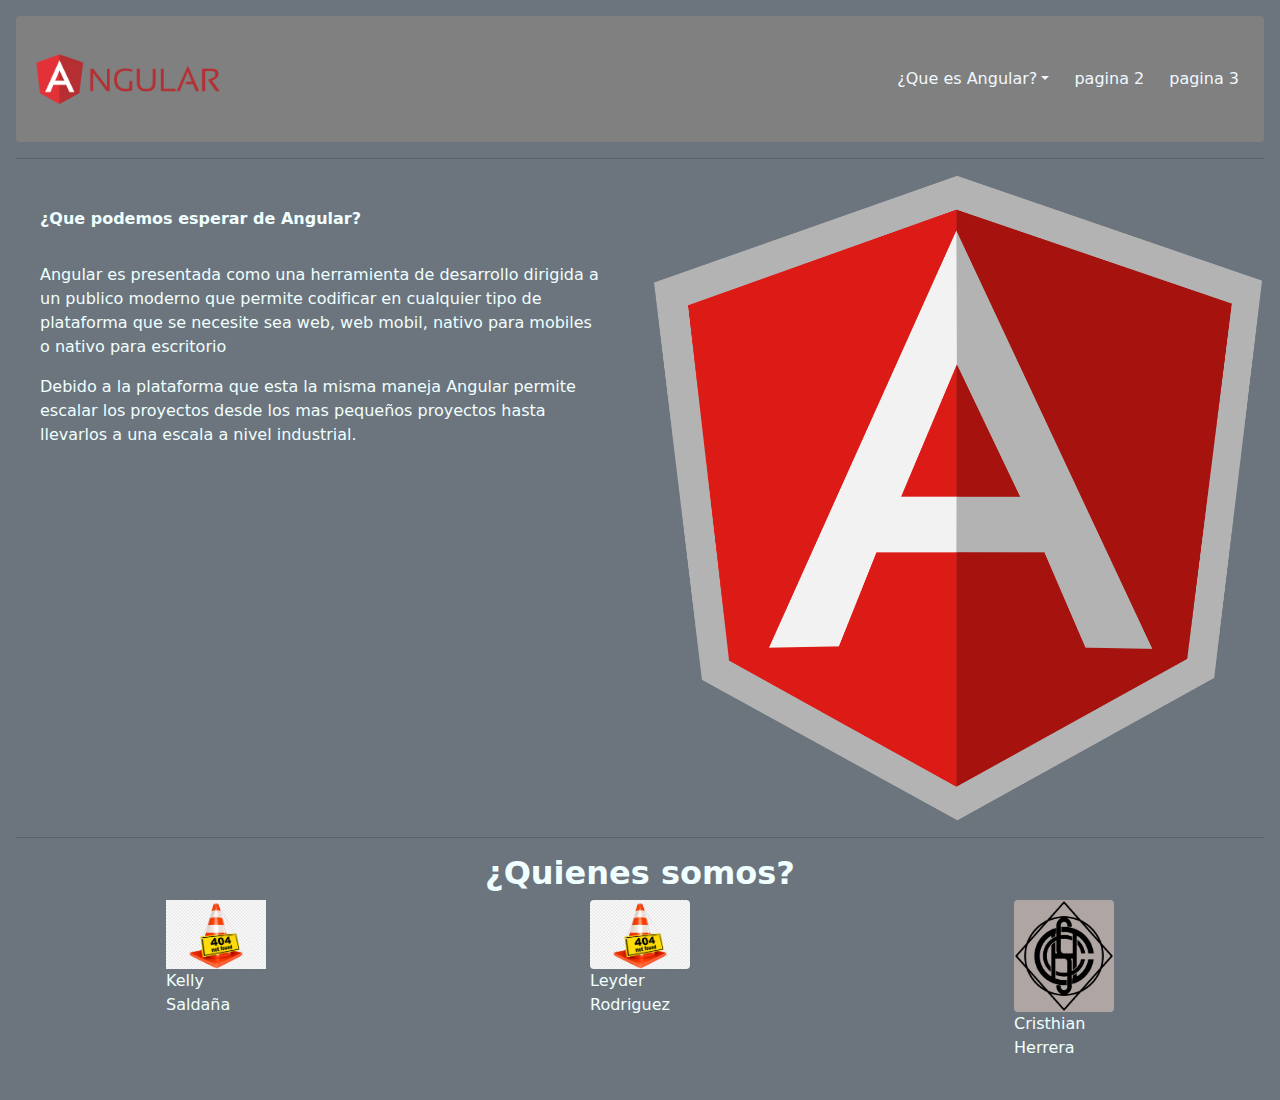
==== index.html @ e2568348 "Cambio de nombre" ====
<!DOCTYPE html>
<html lang="es">
<head>
    <link rel="stylesheet" href="css/bootstrap.min.css">
    <link rel="stylesheet" href="css/estilos.css">
    <meta charset="UTF-8">
    <meta http-equiv="X-UA-Compatible" content="IE=edge">
    <meta name="viewport" content="width=device-width, initial-scale=1.0">
    <title>Todo sobre Angular</title>
</head>
<body class="p-3 mb-2 bg-secondary ">

    <!-- Barra de navegacion -->
       <nav class="navbar navbar-dark rounded" style="background-color: grey; text-emphasis-color: white;" >
        <div class="container-fluid">
          <a class="navbar-brand " href="inicio.html">
            <img src="css/angubar.png" alt="" width="200" height="100">
          </a>
          <div class="btn-group" role="group" aria-label="Basic example">
            <button type="button" class="btn dropdown-toggle" data-bs-toggle="dropdown" data-bs-display="static" aria-expanded="false" >¿Que es Angular?</button>
            <div class="dropdown-menu p-4 text-muted" style="max-width: 300px;">
              <p>
                Es un framework de codigo abierto creado por Google el 15 de septiembre del 2016, que se utiliza para mantener aplicaciones web de una sola pagina.
              </p>
              <p class="mb-0">
                Un framework es un entorno de trabajo o marco de trabajo estandarizado de conceptos, practicas y criterios.
              </p>
            </div>
            
            <a type="button" class="btn" href="pagina2.html">pagina 2</a>
            <a type="button" class="btn" href="pagina3.html">pagina 3</a>
          </div>
        </div>
      </nav>
      <hr>
    <!-- Fin de barra de navegacion -->

    <!-- Inicio del cuerpo de la pagina -->
    <div class="row">
      <div class="col">
        <div class="container text-wrap">
          <div class="p-3"></div>
          <p class="negrilla">¿Que podemos esperar de Angular?</p>
          <div class="p-2"></div>
          <p class="somos">Angular es presentada como una herramienta de desarrollo dirigida a un publico moderno que permite codificar en cualquier tipo de plataforma que se necesite sea web, web mobil, nativo para mobiles o nativo para escritorio</p>
          <p class="somos">Debido a la plataforma que esta la misma maneja Angular permite escalar los proyectos desde los mas pequeños proyectos hasta llevarlos a una escala a nivel industrial.</p>
        </div>
      </div>
      <div class="col">
        <img class="rounded img-fluid" src="css/angular logo.png" alt="logoangular">
      </div>
    </div>
    <div class="row">
      <div class="col">
<!-- esta parte inferior tendra un carrusel con imagenes mostrando parte de codigo hecho en angular y tendrá texto explicando lo genial que es usar angular -->
      </div>
    </div>

    <!-- Fin del cuerpo de la pagina -->

     <!-- Pie de pagina -->
     <hr>
     <p class="negrilla text-center h2">¿Quienes somos?</p>
     <div class="row">
       <div class="col">
         <div class="col w-25 mx-auto">
           <img class="img-fluid" src="css/who.png" alt="chlogo">
           <p class="somos">Kelly Saldaña</p>
         </div>
       </div>
       <div class="col">
        <div class="col w-25 mx-auto">
          <img class="img-fluid rounded" src="css/who.png" alt="chlogo">
          <p class="somos">Leyder Rodriguez</p>
        </div>
      </div>
      <div class="col">
        <div class="col w-25 mx-auto">
          <img class="img-fluid rounded" src="css/chmonogram.jpg" alt="chlogo">
          <p class="somos">Cristhian Herrera</p>
        </div>
      </div>
     </div>
     <!-- Fin de pie de pagina -->

    <script src="js/bootstrap.min.js"></script>
</body>
</html>
---- css/estilos.css ----
.btn{
    color:aliceblue
}

.somos{
    color: azure
}

.negrilla{
    font-weight: bold;
    color: azure;
}
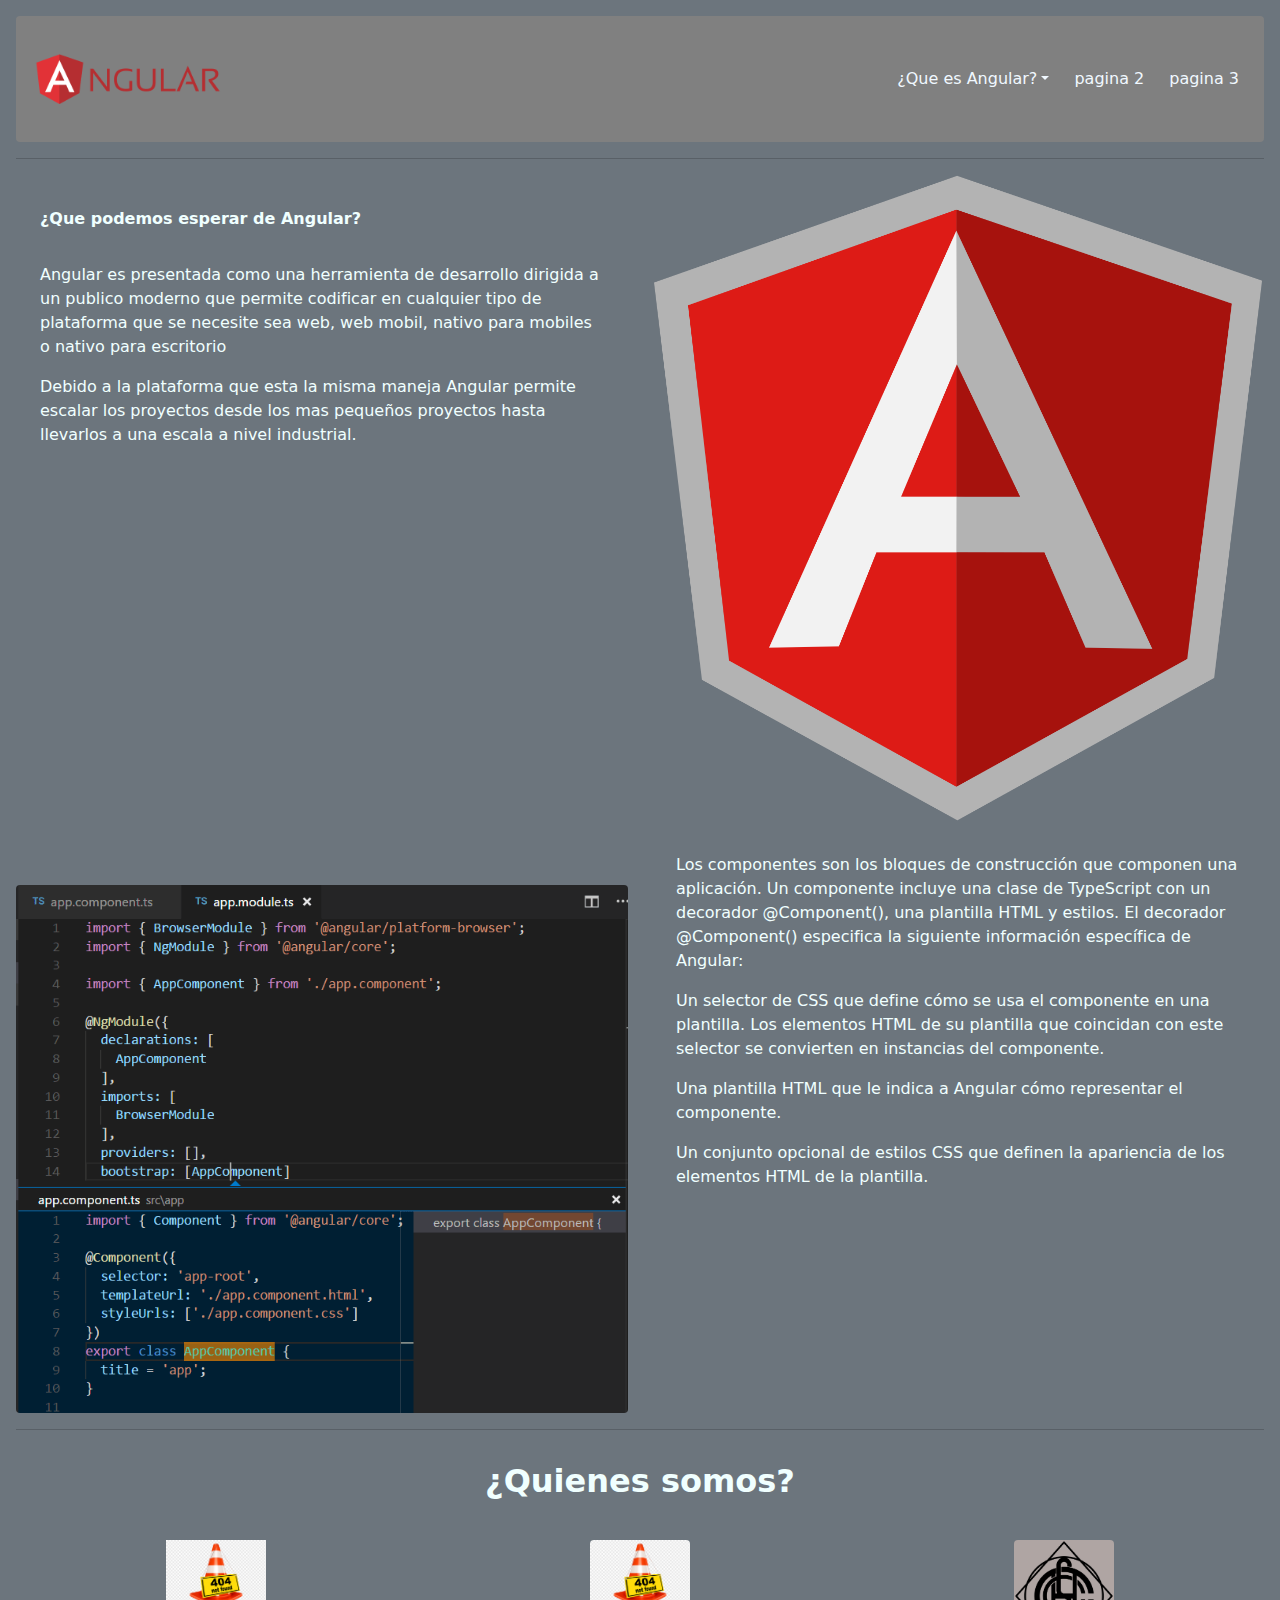
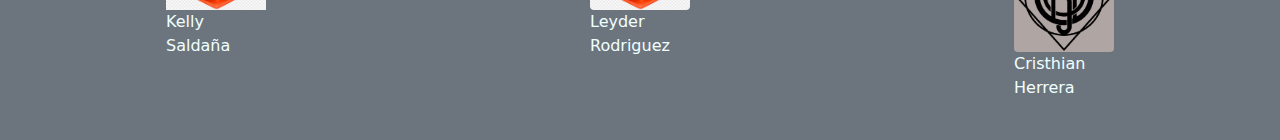
==== commit 0ff8771a: "avance de primera pagina" ====
--- a/index.html
+++ b/index.html
@@ -13,7 +13,7 @@
     <!-- Barra de navegacion -->
        <nav class="navbar navbar-dark rounded" style="background-color: grey; text-emphasis-color: white;" >
         <div class="container-fluid">
-          <a class="navbar-brand " href="inicio.html">
+          <a class="navbar-brand " href="index.html">
             <img src="css/angubar.png" alt="" width="200" height="100">
           </a>
           <div class="btn-group" role="group" aria-label="Basic example">
@@ -38,7 +38,7 @@
     <!-- Inicio del cuerpo de la pagina -->
     <div class="row">
       <div class="col">
-        <div class="container text-wrap">
+        <div class="container">
           <div class="p-3"></div>
           <p class="negrilla">¿Que podemos esperar de Angular?</p>
           <div class="p-2"></div>
@@ -50,9 +50,19 @@
         <img class="rounded img-fluid" src="css/angular logo.png" alt="logoangular">
       </div>
     </div>
+    <div class="p-3"></div>
     <div class="row">
       <div class="col">
-<!-- esta parte inferior tendra un carrusel con imagenes mostrando parte de codigo hecho en angular y tendrá texto explicando lo genial que es usar angular -->
+        <div class="p-3"></div>
+        <img class="rounded img-fluid" src="css/codi1.png" alt="codigo1">
+      </div>
+      <div class="col">
+        <div class="container">
+          <p class="somos">Los componentes son los bloques de construcción que componen una aplicación. Un componente incluye una clase de TypeScript con un decorador @Component(), una plantilla HTML y estilos. El decorador @Component() especifica la siguiente información específica de Angular:</p>
+          <p class="somos"> Un selector de CSS que define cómo se usa el componente en una plantilla. Los elementos HTML de su plantilla que coincidan con este selector se convierten en instancias del componente.</p>
+          <p class="somos">Una plantilla HTML que le indica a Angular cómo representar el componente.</p>
+          <p class="somos">Un conjunto opcional de estilos CSS que definen la apariencia de los elementos HTML de la plantilla.</p>
+        </div>
       </div>
     </div>
 
@@ -60,7 +70,9 @@
 
      <!-- Pie de pagina -->
      <hr>
+     <div class="p-2"></div>
      <p class="negrilla text-center h2">¿Quienes somos?</p>
+     <div class="p-3"></div>
      <div class="row">
        <div class="col">
          <div class="col w-25 mx-auto">
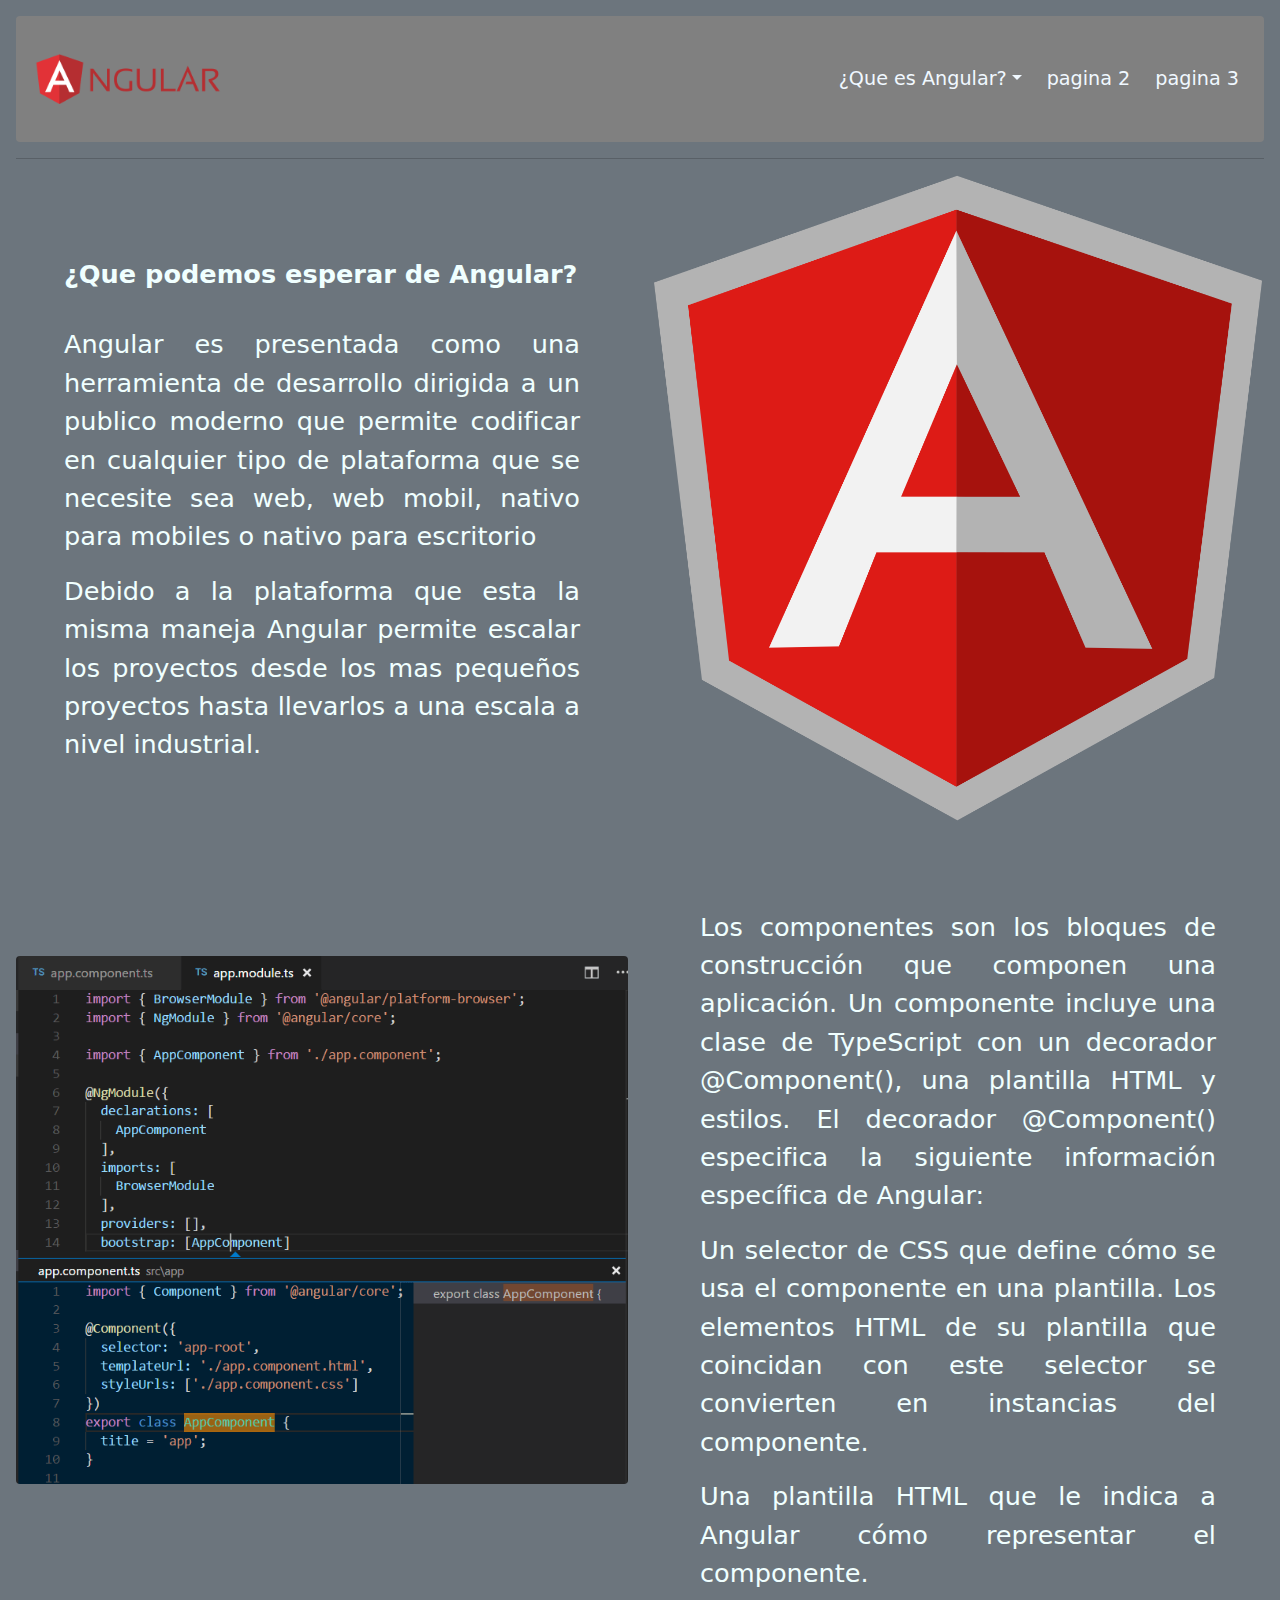
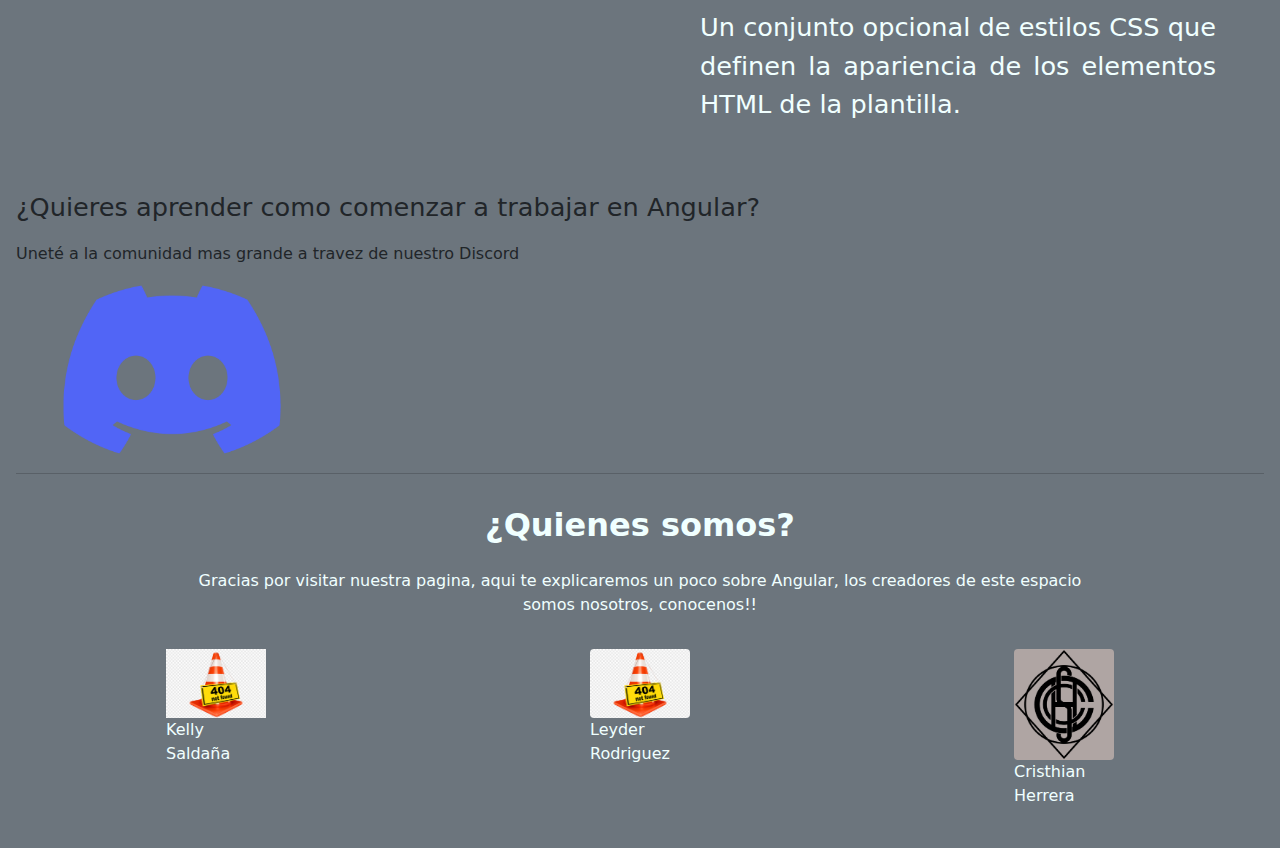
==== commit 0dd672ae: "justificacion e unificaion de textos" ====
--- a/index.html
+++ b/index.html
@@ -38,7 +38,7 @@
     <!-- Inicio del cuerpo de la pagina -->
     <div class="row">
       <div class="col">
-        <div class="container">
+        <div class="cajita p-5">
           <div class="p-3"></div>
           <p class="negrilla">¿Que podemos esperar de Angular?</p>
           <div class="p-2"></div>
@@ -53,11 +53,11 @@
     <div class="p-3"></div>
     <div class="row">
       <div class="col">
-        <div class="p-3"></div>
+        <div class="p-5"></div>
         <img class="rounded img-fluid" src="css/codi1.png" alt="codigo1">
       </div>
       <div class="col">
-        <div class="container">
+        <div class="cajita p-5">
           <p class="somos">Los componentes son los bloques de construcción que componen una aplicación. Un componente incluye una clase de TypeScript con un decorador @Component(), una plantilla HTML y estilos. El decorador @Component() especifica la siguiente información específica de Angular:</p>
           <p class="somos"> Un selector de CSS que define cómo se usa el componente en una plantilla. Los elementos HTML de su plantilla que coincidan con este selector se convierten en instancias del componente.</p>
           <p class="somos">Una plantilla HTML que le indica a Angular cómo representar el componente.</p>
@@ -65,6 +65,20 @@
         </div>
       </div>
     </div>
+    <!-- Donde aprender? -->
+    <div class="mx auto">
+      <div class="row">
+        <p class="cajita">¿Quieres aprender como comenzar a trabajar en Angular?</p>
+      </div>
+      <div class="row">
+        <div class="col">
+          <p>Uneté a la comunidad mas grande a travez de nuestro Discord</p>
+          <div>
+            <img src="/css/discord.png" class="w-25 img-fluid" >
+          </div>
+      </div>
+    </div>
+    <!-- fin donde aprender -->
 
     <!-- Fin del cuerpo de la pagina -->
 
@@ -72,7 +86,9 @@
      <hr>
      <div class="p-2"></div>
      <p class="negrilla text-center h2">¿Quienes somos?</p>
-     <div class="p-3"></div>
+     <div class="p-2"></div>
+     <p class="somos w-75 text-center mx-auto">Gracias por visitar nuestra pagina, aqui te explicaremos un poco sobre Angular, los creadores de este espacio somos nosotros, conocenos!!</p>
+     <div class="p-2"></div>
      <div class="row">
        <div class="col">
          <div class="col w-25 mx-auto">
--- a/css/estilos.css
+++ b/css/estilos.css
@@ -1,12 +1,19 @@
 .btn{
-    color:aliceblue
+    color:aliceblue;
+    font-size: larger;
 }
 
 .somos{
-    color: azure
+    color: azure;
+    text-align: justify;
 }
 
 .negrilla{
     font-weight: bold;
     color: azure;
+}
+
+.cajita{
+    font-size: 2vw;
+    text-align: justify;
 }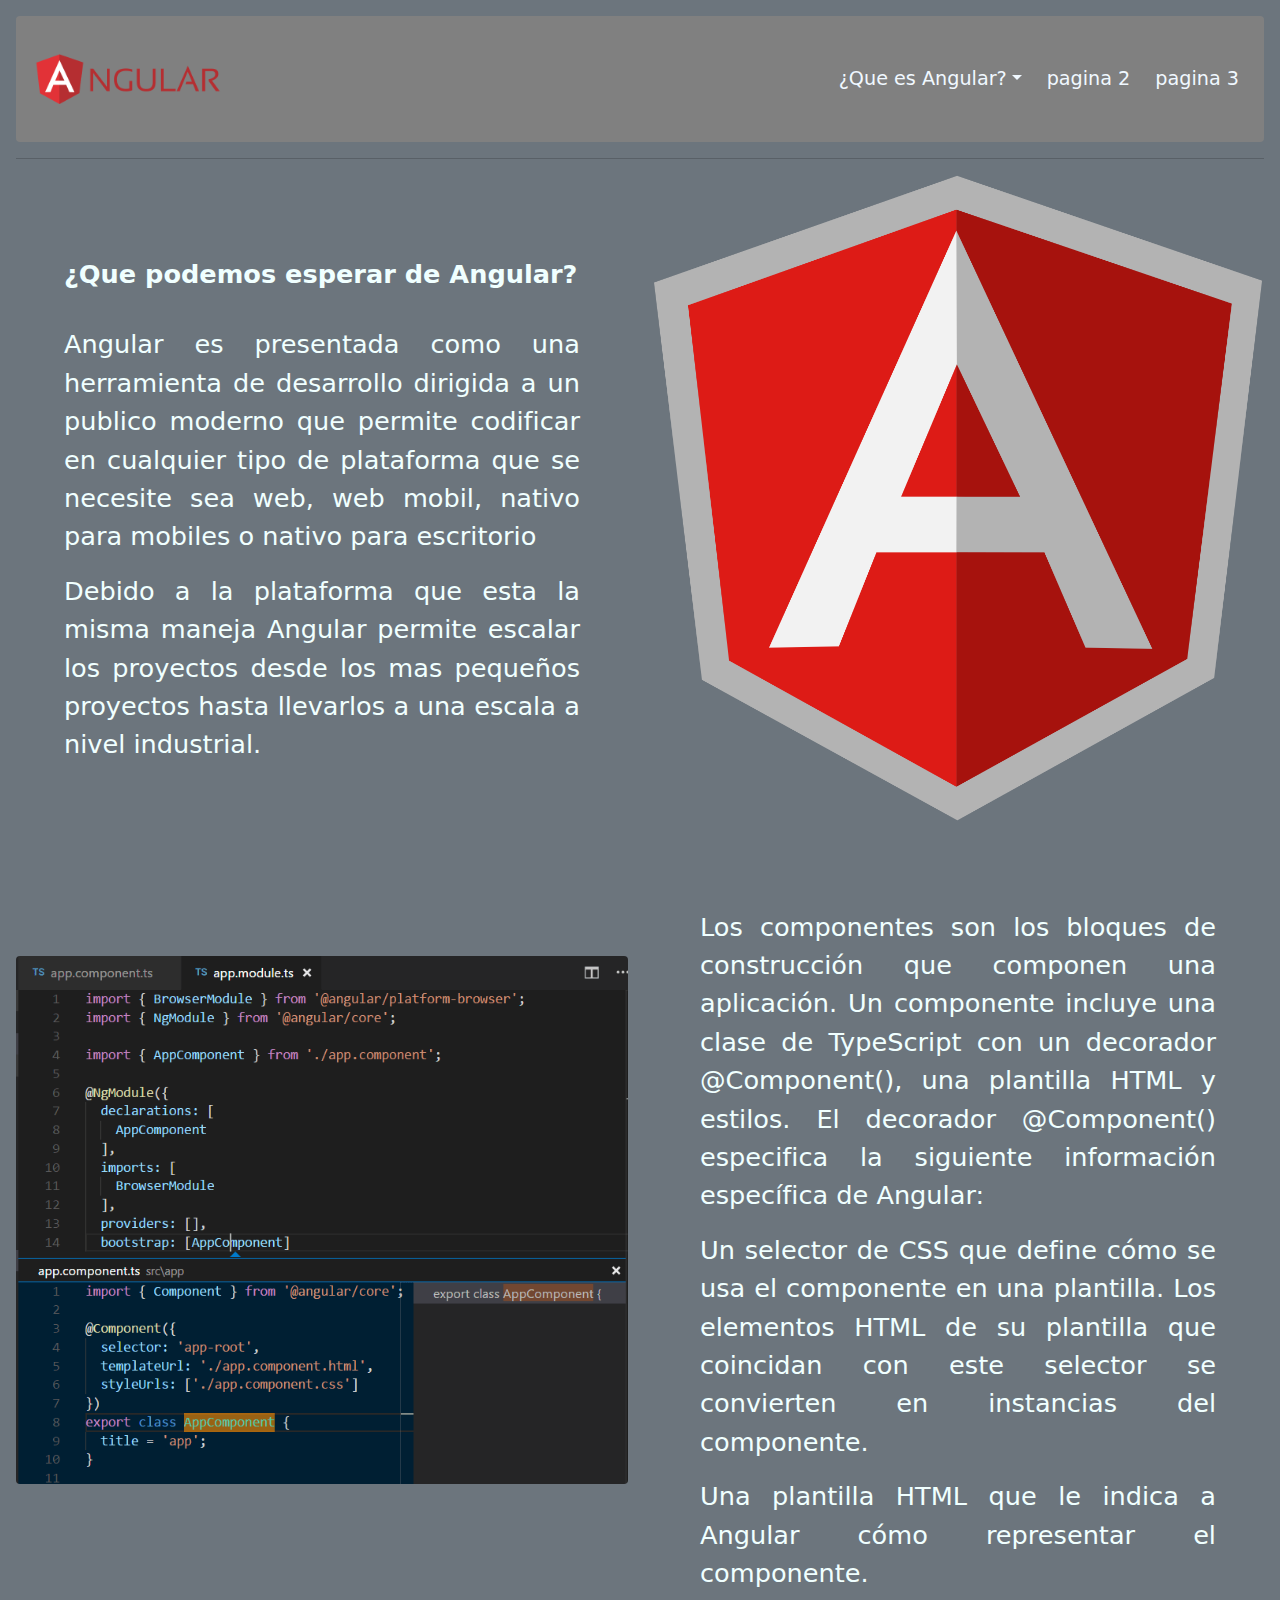
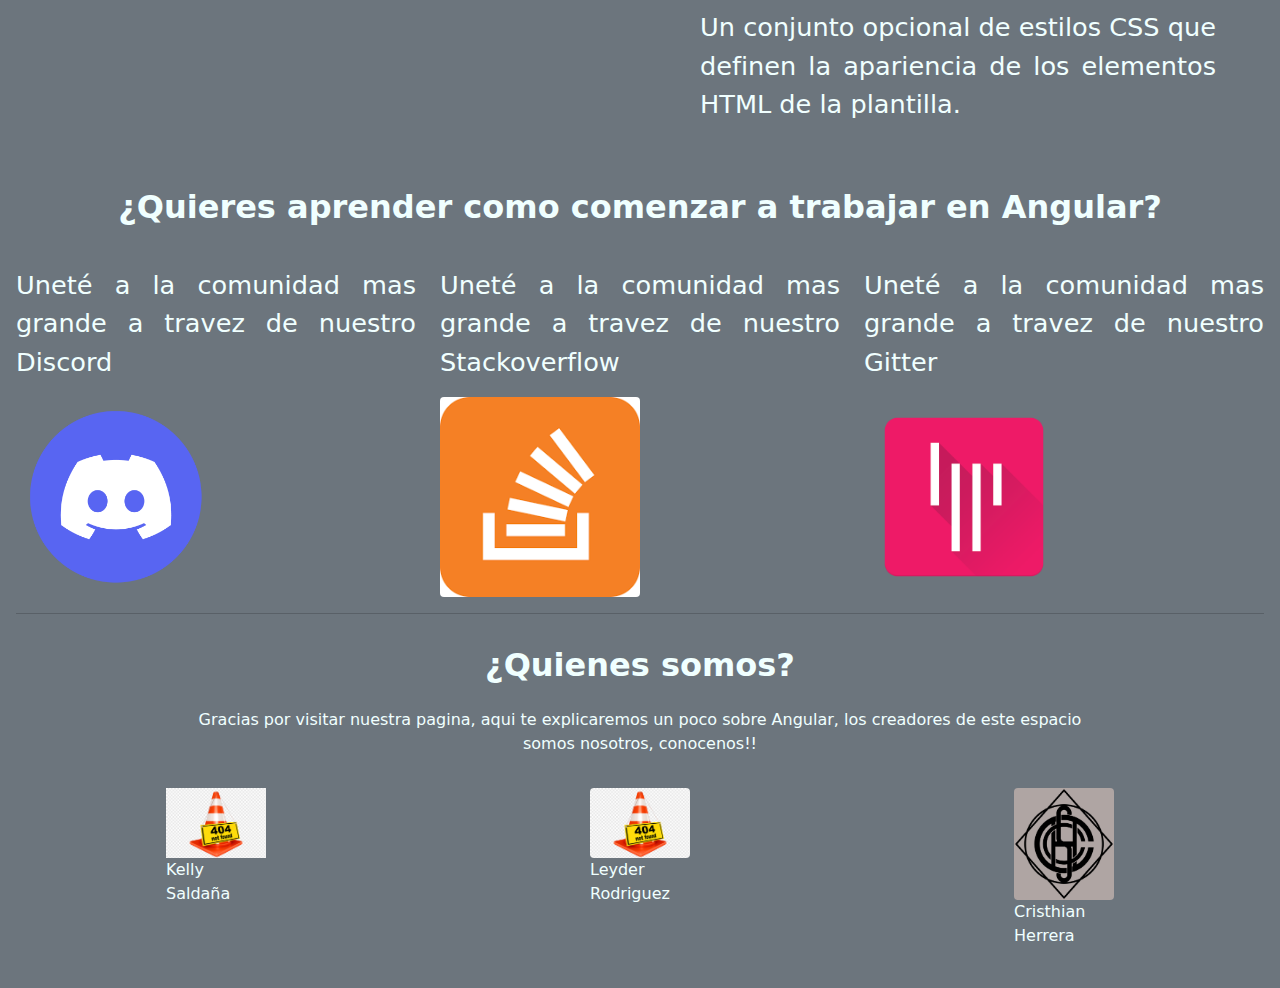
==== commit d6dcb553: "Pagina 1 cambios "donde aprender"" ====
--- a/index.html
+++ b/index.html
@@ -66,18 +66,29 @@
       </div>
     </div>
     <!-- Donde aprender? -->
-    <div class="mx auto">
-      <div class="row">
-        <p class="cajita">¿Quieres aprender como comenzar a trabajar en Angular?</p>
-      </div>
+    <p class="h2 negrilla text-center">¿Quieres aprender como comenzar a trabajar en Angular?</p>
+    <div class="p-3"></div>
+
       <div class="row">
         <div class="col">
-          <p>Uneté a la comunidad mas grande a travez de nuestro Discord</p>
-          <div>
-            <img src="/css/discord.png" class="w-25 img-fluid" >
-          </div>
+          <p class="cajita">Uneté a la comunidad mas grande a travez de nuestro Discord</p>
+          <a href="https://discord.gg/angular" target="_blank">
+            <img src="css/discord.png" class="w-50 img-fluid mx-auto" > 
+          </a>                   
+        </div>
+        <div class="col bg-opacity-50 bg-secondary">
+          <p class="cajita">Uneté a la comunidad mas grande a travez de nuestro Stackoverflow</p>
+          <a href="https://stackoverflow.com/questions/tagged/angular" target="_blank">
+            <img src="css/stack.png" class="w-50 rounded img-fluid" >
+          </a>            
+        </div>
+        <div class="col">
+          <p class="cajita">Uneté a la comunidad mas grande a travez de nuestro Gitter</p>
+          <a href="https://gitter.im/angular/angular" target="_blank">
+            <img src="css/gitter.png" class="w-50 img-fluid" >
+          </a>            
+        </div>
       </div>
-    </div>
     <!-- fin donde aprender -->
 
     <!-- Fin del cuerpo de la pagina -->
--- a/css/estilos.css
+++ b/css/estilos.css
@@ -16,4 +16,5 @@
 .cajita{
     font-size: 2vw;
     text-align: justify;
+    color: azure;
 }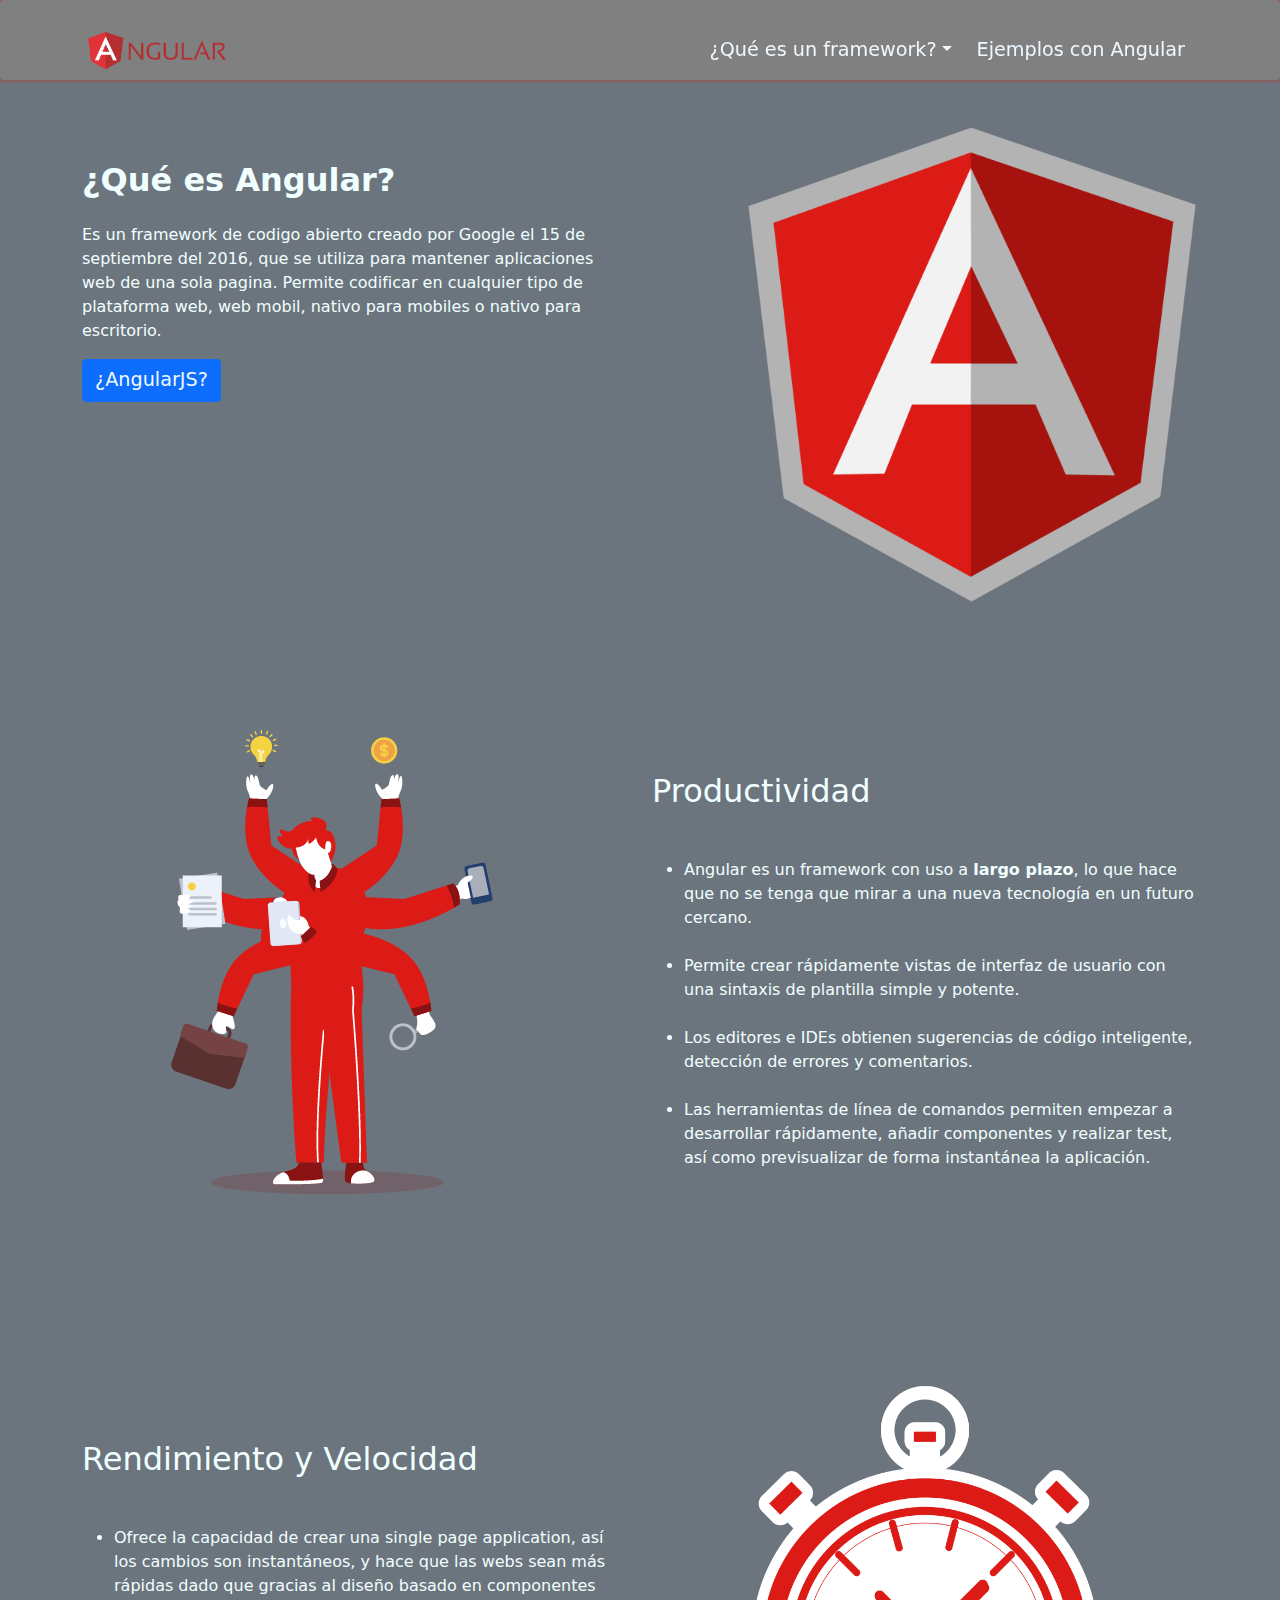
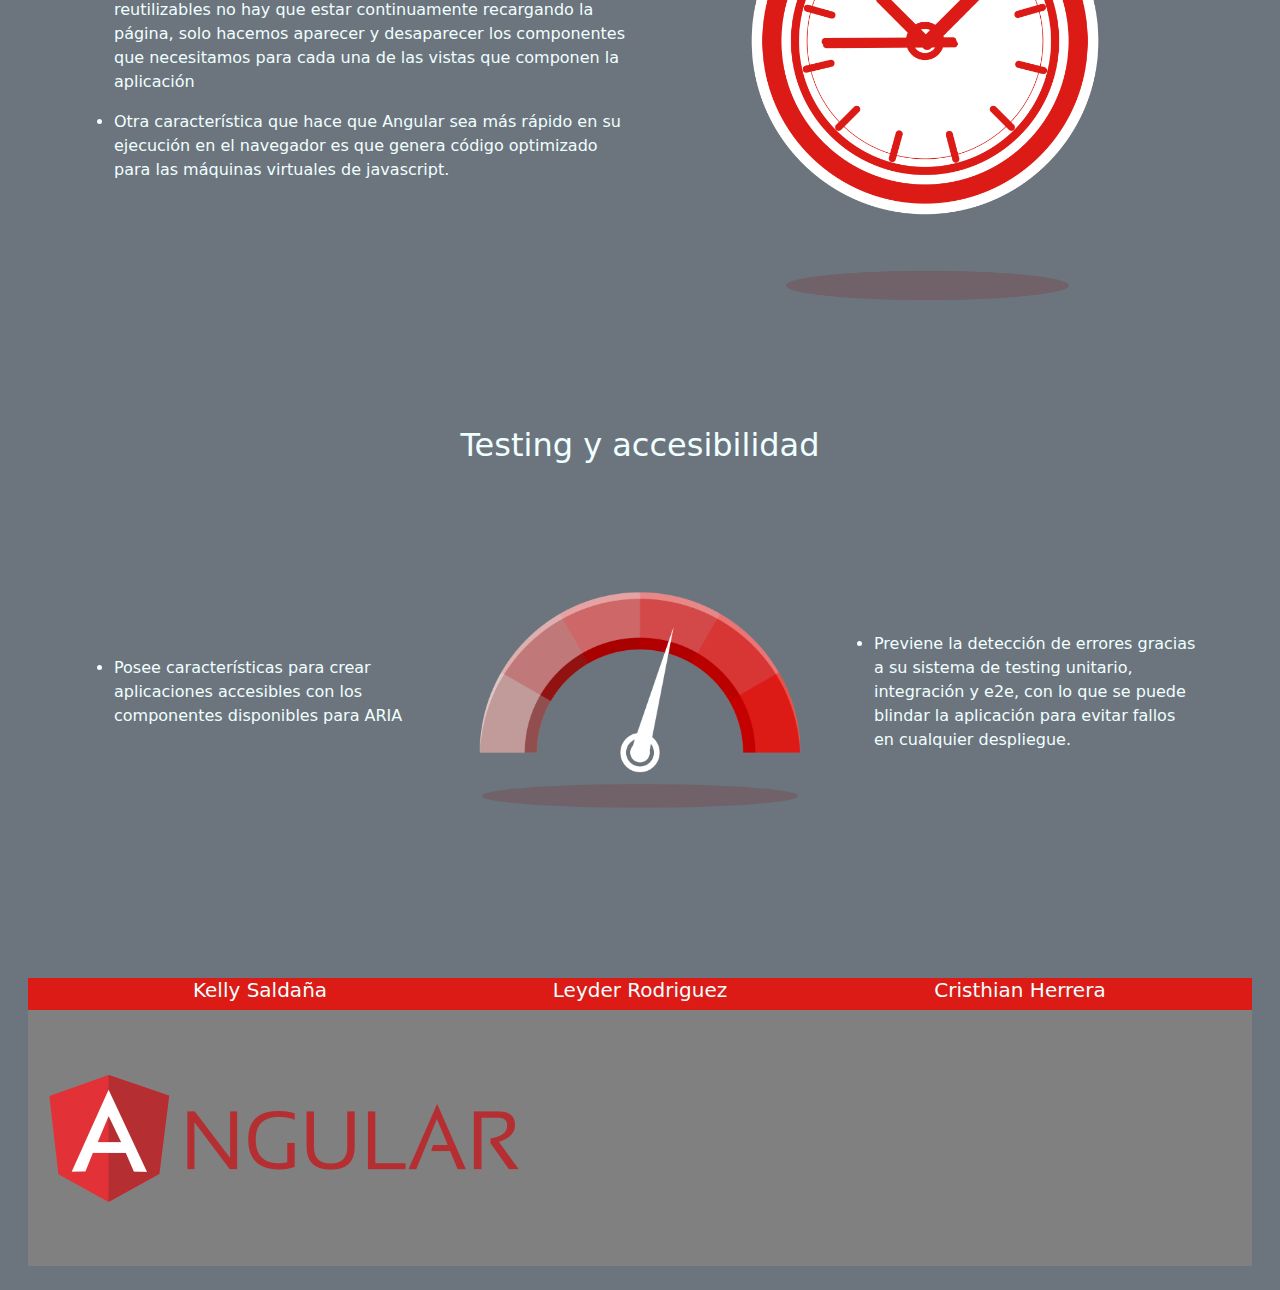
==== commit 88a74899: "Cambios finales" ====
--- a/index.html
+++ b/index.html
@@ -11,116 +11,164 @@
 <body class="p-3 mb-2 bg-secondary ">
 
     <!-- Barra de navegacion -->
-       <nav class="navbar navbar-dark rounded" style="background-color: grey; text-emphasis-color: white;" >
-        <div class="container-fluid">
-          <a class="navbar-brand " href="index.html">
-            <img src="css/angubar.png" alt="" width="200" height="100">
-          </a>
-          <div class="btn-group" role="group" aria-label="Basic example">
-            <button type="button" class="btn dropdown-toggle" data-bs-toggle="dropdown" data-bs-display="static" aria-expanded="false" >¿Que es Angular?</button>
-            <div class="dropdown-menu p-4 text-muted" style="max-width: 300px;">
-              <p>
-                Es un framework de codigo abierto creado por Google el 15 de septiembre del 2016, que se utiliza para mantener aplicaciones web de una sola pagina.
-              </p>
-              <p class="mb-0">
-                Un framework es un entorno de trabajo o marco de trabajo estandarizado de conceptos, practicas y criterios.
-              </p>
+
+<nav class="navbar navbar-dark rounded fixed-top" style="background-color: #808080; text-emphasis-color: #ffffff;" >
+  <div class="container">
+    <a class="navbar-brand " href="index.html">
+      <img class="angular_logo" src="images/angular.png" alt="Angular">
+    </a>
+    <div class="btn-group" role="group" aria-label="Basic example">
+      <button type="button" class="btn dropdown-toggle" data-bs-toggle="dropdown" data-bs-display="static" aria-expanded="false" >¿Qué es un framework?</button>
+      <div class="dropdown-menu p-4 text-muted" style="max-width: 300px;">
+        <p class="mb-0">
+          Un framework es un entorno de trabajo o marco de trabajo estandarizado de conceptos, practicas y criterios.
+        </p>
+      </div>
+      
+      <a type="button" class="btn" href="pagina2.html">Ejemplos con Angular</a>
+    </div>
+  </div>
+</nav>
+<hr>
+<!-- Fin de barra de navegacion -->
+
+<!-- Inicio del cuerpo de la pagina -->
+<main>
+  <div class="padre_descripcion container">
+    <div class="row">
+      <div class="col-lg-6">
+        <div class="descripcion">
+          <div class="p-3"></div>
+            <h2 class="negrilla">¿Qué es Angular?</h2>
+          <div class="p-2"></div>
+          <p class="descripción__uno">Es un framework de codigo abierto creado por Google el 15 de 
+            septiembre del 2016, que se utiliza para mantener aplicaciones web de una sola pagina.
+            Permite codificar en cualquier tipo de plataforma web, web mobil, nativo para mobiles 
+            o nativo para escritorio.</p>
+        </div>
+        <div class="angularjs">
+          <p>
+            <a class="btn btn-primary" data-bs-toggle="collapse" href="#multiCollapseExample1" role="button" aria-expanded="false" aria-controls="multiCollapseExample1">¿AngularJS?</a>
+          </p>
+          <div class="row">
+            <div class="col">
+              <div class="collapse multi-collapse" id="multiCollapseExample1">
+                <div class="card card-body bg-secondary">
+                  <p> Hay que tener en cuenta que Angular es la evolución de AngularJS,
+                  aunque es incompatible con su predecesor. Es decir, Angular y AngularJS no son lo mismo.</p>
+                </div>
+              </div>
             </div>
-            
-            <a type="button" class="btn" href="pagina2.html">pagina 2</a>
-            <a type="button" class="btn" href="pagina3.html">pagina 3</a>
           </div>
         </div>
-      </nav>
-      <hr>
-    <!-- Fin de barra de navegacion -->
-
-    <!-- Inicio del cuerpo de la pagina -->
-    <div class="row">
-      <div class="col">
-        <div class="cajita p-5">
-          <div class="p-3"></div>
-          <p class="negrilla">¿Que podemos esperar de Angular?</p>
-          <div class="p-2"></div>
-          <p class="somos">Angular es presentada como una herramienta de desarrollo dirigida a un publico moderno que permite codificar en cualquier tipo de plataforma que se necesite sea web, web mobil, nativo para mobiles o nativo para escritorio</p>
-          <p class="somos">Debido a la plataforma que esta la misma maneja Angular permite escalar los proyectos desde los mas pequeños proyectos hasta llevarlos a una escala a nivel industrial.</p>
-        </div>
       </div>
-      <div class="col">
-        <img class="rounded img-fluid" src="css/angular logo.png" alt="logoangular">
+      <div class="col-lg-5 offset-1 mt-5">
+        <img class="angular_grande rounded img" src="images/angular_logo.png" alt="logoangular">
       </div>
     </div>
-    <div class="p-3"></div>
+  </div>
+  <div class="container productividad">
     <div class="row">
-      <div class="col">
-        <div class="p-5"></div>
-        <img class="rounded img-fluid" src="css/codi1.png" alt="codigo1">
+      <div class="col-lg-6">
+        <img src="images/img_productividad-01.png" alt="">
       </div>
-      <div class="col">
-        <div class="cajita p-5">
-          <p class="somos">Los componentes son los bloques de construcción que componen una aplicación. Un componente incluye una clase de TypeScript con un decorador @Component(), una plantilla HTML y estilos. El decorador @Component() especifica la siguiente información específica de Angular:</p>
-          <p class="somos"> Un selector de CSS que define cómo se usa el componente en una plantilla. Los elementos HTML de su plantilla que coincidan con este selector se convierten en instancias del componente.</p>
-          <p class="somos">Una plantilla HTML que le indica a Angular cómo representar el componente.</p>
-          <p class="somos">Un conjunto opcional de estilos CSS que definen la apariencia de los elementos HTML de la plantilla.</p>
+      <div class="col-lg-6">
+        <div class="productividad_descripcion">
+          <h2>Productividad</h2>
+          <ul class="mt-5">
+            <li>Angular es un framework con uso a <b>largo plazo</b>, lo que hace que no se tenga 
+              que mirar a una nueva tecnología en un futuro cercano.</li><br>
+            <li>Permite crear rápidamente vistas de interfaz de usuario con una sintaxis  
+              de plantilla simple y potente.</li><br>
+            <li>Los editores e IDEs obtienen sugerencias de código inteligente, detección 
+              de errores y comentarios.</li><br>
+            <li>Las herramientas de línea de comandos permiten empezar a desarrollar 
+              rápidamente, añadir componentes y realizar test, así como previsualizar 
+              de forma instantánea la aplicación.</li>
+          </ul>
         </div>
       </div>
     </div>
-    <!-- Donde aprender? -->
-    <p class="h2 negrilla text-center">¿Quieres aprender como comenzar a trabajar en Angular?</p>
-    <div class="p-3"></div>
+  </div>
+<div class="container rendimiento">
+    <did class="row align-items-center">
+      <div class="col-6">
+        <h2 class="mb-5">Rendimiento y Velocidad</h2>
+        <ul>
+          <li>
+            <p>Ofrece la capacidad de crear una single page application, así los cambios son 
+              instantáneos, y hace que las webs sean más rápidas dado que gracias al diseño 
+              basado en componentes reutilizables no hay que estar continuamente recargando la 
+              página, solo hacemos aparecer y desaparecer los componentes que necesitamos para 
+              cada una de las vistas que componen la aplicación</p>
+          </li>
+          <li>
+            <p>Otra característica que hace que Angular sea más rápido en su ejecución en el 
+              navegador es que genera código optimizado para las máquinas virtuales de javascript.</p>
+          </li>
+        </ul>
+      </div>
+      <div class="col-6">
+        <img class="rendimiento_img mt-5" src="images/img_velocidad-01.png" alt="Rendimiento y velocidad">
+      </div>
+    </did>
+  </div>
+  <div class="container testing">
+    <div class="row">
+      <div class="col-12 text-center testing_titulo">
+        <h2>Testing y accesibilidad</h2>
+      </div>
+    </div>
+    <div class="row align-items-center hijo_testing">
+      <div class="col-4">
+        <ul>
+          <li><p>Posee características para crear aplicaciones accesibles con los 
+            componentes disponibles para ARIA</p></li>
+        </ul>
+      </div>
+      <div class="col-4">
+        <img class="testing_img" src="images/testing-01-01.png" alt="">
+      </div>
+      <div class="col-4">
+        <ul>
+          <li>
+            <p>Previene la detección de errores gracias a su sistema de testing unitario, 
+              integración y e2e, con lo que se puede blindar la aplicación para evitar 
+              fallos en cualquier despliegue.</</p>
+          </li>
+        </ul>
+      </div>
+    </div>
+  </div>
+</main>    
+    <!-- Fin del cuerpo de la pagina -->
 
+    <!-- Footer -->
+<footer class="container-fluid">
+  <div class="footer">
+    <div class="container text-center">
       <div class="row">
-        <div class="col">
-          <p class="cajita">Uneté a la comunidad mas grande a travez de nuestro Discord</p>
-          <a href="https://discord.gg/angular" target="_blank">
-            <img src="css/discord.png" class="w-50 img-fluid mx-auto" > 
-          </a>                   
+        <div class="col-4">
+          <h5>Kelly Saldaña</h5>
         </div>
-        <div class="col bg-opacity-50 bg-secondary">
-          <p class="cajita">Uneté a la comunidad mas grande a travez de nuestro Stackoverflow</p>
-          <a href="https://stackoverflow.com/questions/tagged/angular" target="_blank">
-            <img src="css/stack.png" class="w-50 rounded img-fluid" >
-          </a>            
+        <div class="col-4">
+          <h5>Leyder Rodriguez</h5>
         </div>
-        <div class="col">
-          <p class="cajita">Uneté a la comunidad mas grande a travez de nuestro Gitter</p>
-          <a href="https://gitter.im/angular/angular" target="_blank">
-            <img src="css/gitter.png" class="w-50 img-fluid" >
-          </a>            
+        <div class="col-4">
+          <h5>Cristhian Herrera</h5>
         </div>
       </div>
-    <!-- fin donde aprender -->
-
-    <!-- Fin del cuerpo de la pagina -->
-
-     <!-- Pie de pagina -->
-     <hr>
-     <div class="p-2"></div>
-     <p class="negrilla text-center h2">¿Quienes somos?</p>
-     <div class="p-2"></div>
-     <p class="somos w-75 text-center mx-auto">Gracias por visitar nuestra pagina, aqui te explicaremos un poco sobre Angular, los creadores de este espacio somos nosotros, conocenos!!</p>
-     <div class="p-2"></div>
-     <div class="row">
-       <div class="col">
-         <div class="col w-25 mx-auto">
-           <img class="img-fluid" src="css/who.png" alt="chlogo">
-           <p class="somos">Kelly Saldaña</p>
-         </div>
-       </div>
-       <div class="col">
-        <div class="col w-25 mx-auto">
-          <img class="img-fluid rounded" src="css/who.png" alt="chlogo">
-          <p class="somos">Leyder Rodriguez</p>
-        </div>
+    </div>
+  </div>
+  <div class="footer_logo">
+    <div class="row">
+      <div class="col-12 logo">
+        <img src="images/angular.png" alt="">
       </div>
-      <div class="col">
-        <div class="col w-25 mx-auto">
-          <img class="img-fluid rounded" src="css/chmonogram.jpg" alt="chlogo">
-          <p class="somos">Cristhian Herrera</p>
-        </div>
-      </div>
-     </div>
-     <!-- Fin de pie de pagina -->
+    </div>
+  </div>
+</footer>
+    <!-- Footer -->
 
     <script src="js/bootstrap.min.js"></script>
 </body>
--- a/css/estilos.css
+++ b/css/estilos.css
@@ -1,3 +1,75 @@
+body {
+    color: #f0ffff;
+}
+
+.navbar {
+    height: 80px;
+    box-shadow: 0px -1px 5px #dd1b16;
+}
+
+.angular_logo {
+    width: 150px;
+    margin-top: 0px;
+}
+
+.angular_grande {
+    width: 450px;
+    margin-top: 30px;
+}
+
+.descripcion {
+    margin-top: 80px;
+}
+
+.card {
+    width: 18rem;
+}
+
+.productividad {
+    margin-top: 110px;
+}
+
+.productividad_descripcion {
+    margin-top: 60px;
+}
+
+.rendimiento_img {
+    width: 100%;
+}
+
+.rendimiento {
+    margin-top: 110px;
+}
+
+.testing {
+    margin-top: 110px;
+}
+
+.hijo_testing {
+    margin-top: 50px;
+}
+
+.testing_img {
+    width: 100%;
+}
+
+.footer {
+    background-color: #dd1b16;
+    margin-top: 100px;
+}
+
+.footer_logo {
+    background-color: #808080;
+}
+
+.card {
+    color: #000;
+    margin-top: 100px;
+}
+
+.btn{
+    color:aliceblue
+}
 .btn{
     color:aliceblue;
     font-size: larger;
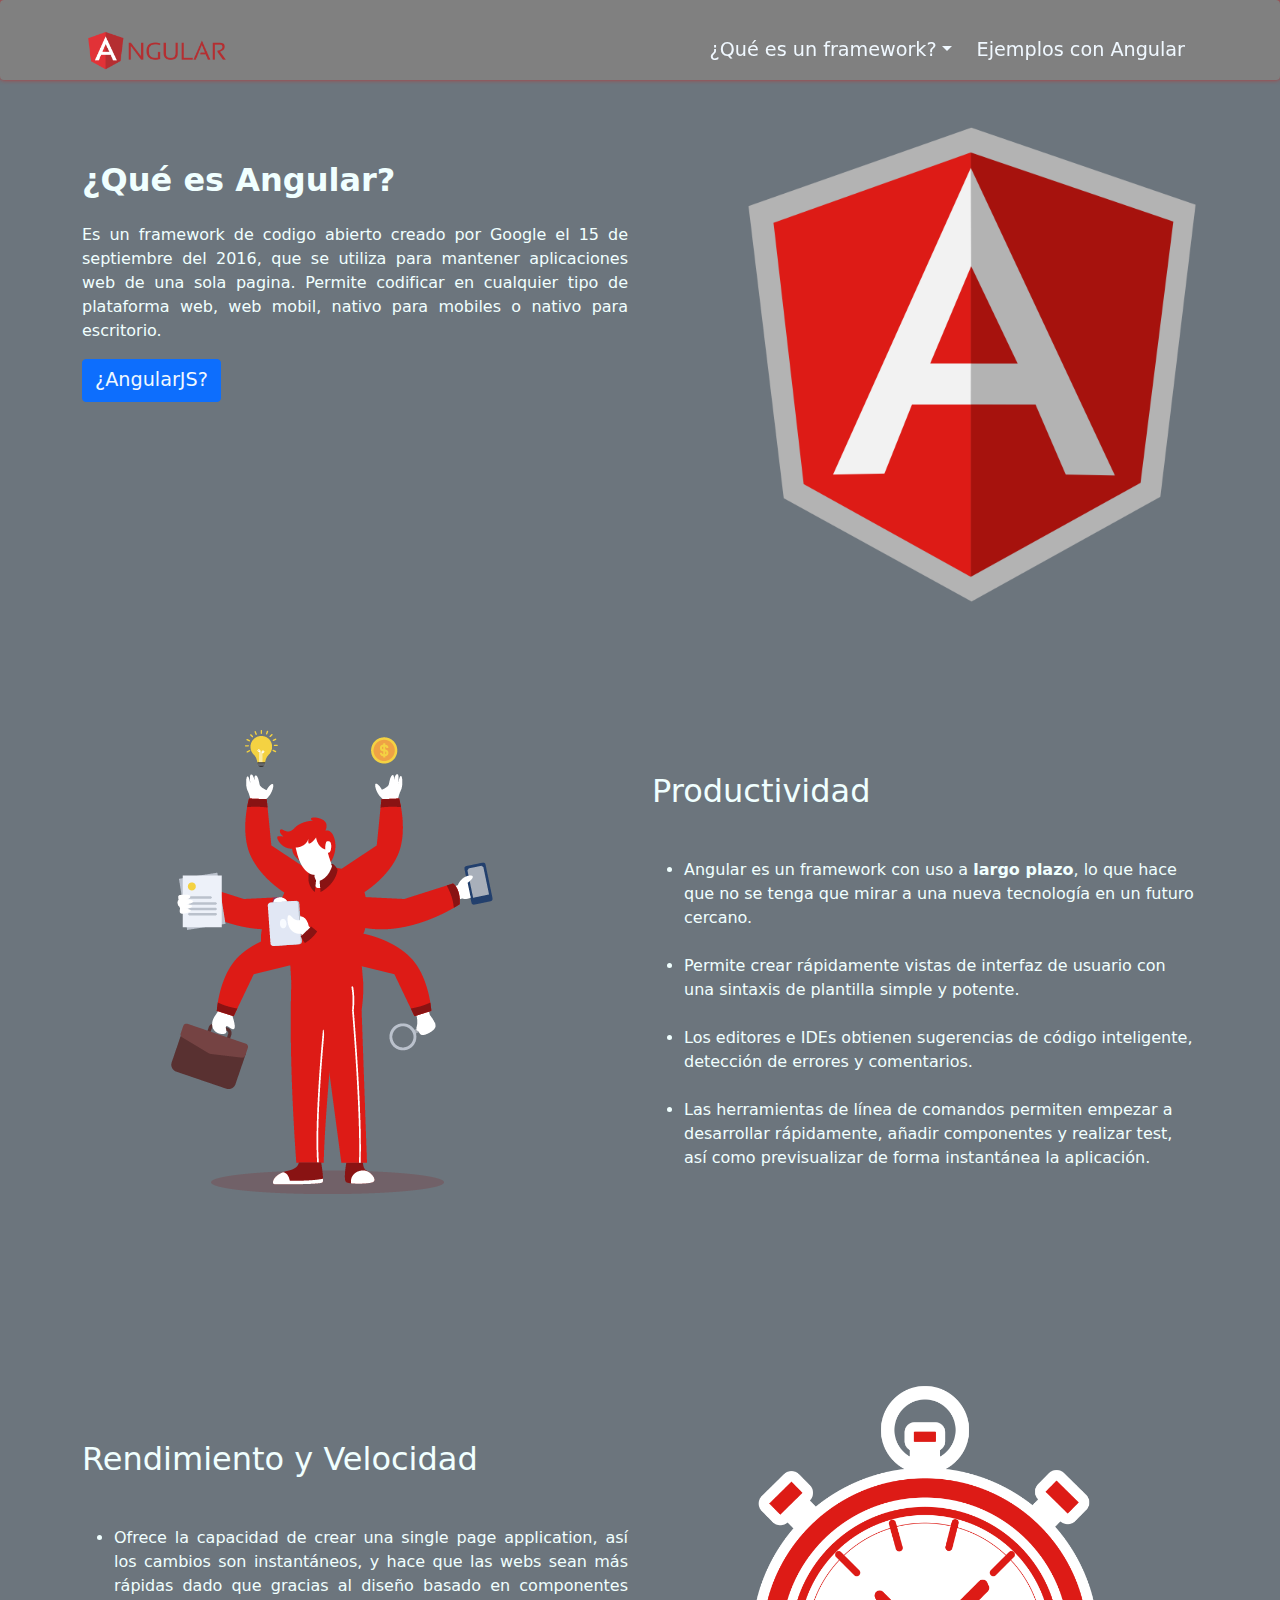
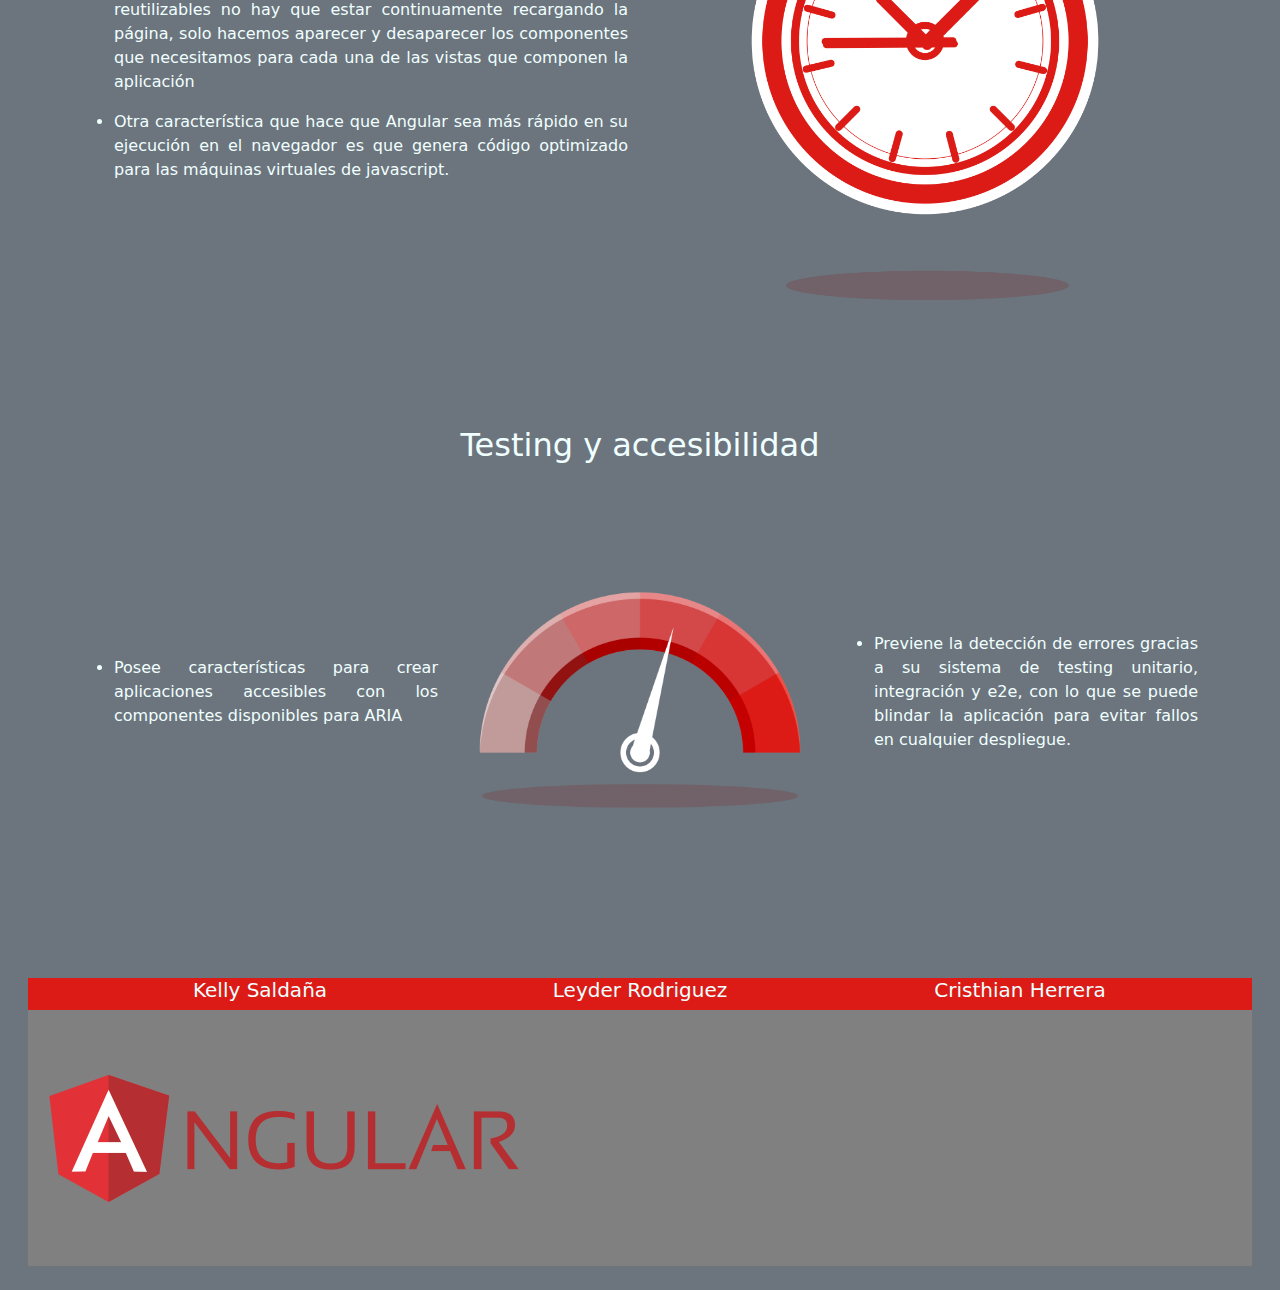
==== commit 70babc88: "Justificacion de textos" ====
--- a/index.html
+++ b/index.html
@@ -41,7 +41,7 @@
           <div class="p-3"></div>
             <h2 class="negrilla">¿Qué es Angular?</h2>
           <div class="p-2"></div>
-          <p class="descripción__uno">Es un framework de codigo abierto creado por Google el 15 de 
+          <p class="cajita">Es un framework de codigo abierto creado por Google el 15 de 
             septiembre del 2016, que se utiliza para mantener aplicaciones web de una sola pagina.
             Permite codificar en cualquier tipo de plataforma web, web mobil, nativo para mobiles 
             o nativo para escritorio.</p>
@@ -96,14 +96,14 @@
         <h2 class="mb-5">Rendimiento y Velocidad</h2>
         <ul>
           <li>
-            <p>Ofrece la capacidad de crear una single page application, así los cambios son 
+            <p class="cajita">Ofrece la capacidad de crear una single page application, así los cambios son 
               instantáneos, y hace que las webs sean más rápidas dado que gracias al diseño 
               basado en componentes reutilizables no hay que estar continuamente recargando la 
               página, solo hacemos aparecer y desaparecer los componentes que necesitamos para 
               cada una de las vistas que componen la aplicación</p>
           </li>
           <li>
-            <p>Otra característica que hace que Angular sea más rápido en su ejecución en el 
+            <p class="cajita">Otra característica que hace que Angular sea más rápido en su ejecución en el 
               navegador es que genera código optimizado para las máquinas virtuales de javascript.</p>
           </li>
         </ul>
@@ -122,7 +122,7 @@
     <div class="row align-items-center hijo_testing">
       <div class="col-4">
         <ul>
-          <li><p>Posee características para crear aplicaciones accesibles con los 
+          <li><p class="cajita">Posee características para crear aplicaciones accesibles con los 
             componentes disponibles para ARIA</p></li>
         </ul>
       </div>
@@ -132,9 +132,9 @@
       <div class="col-4">
         <ul>
           <li>
-            <p>Previene la detección de errores gracias a su sistema de testing unitario, 
+            <p class="cajita">Previene la detección de errores gracias a su sistema de testing unitario, 
               integración y e2e, con lo que se puede blindar la aplicación para evitar 
-              fallos en cualquier despliegue.</</p>
+              fallos en cualquier despliegue.</p>
           </li>
         </ul>
       </div>
--- a/css/estilos.css
+++ b/css/estilos.css
@@ -86,7 +86,5 @@
 }
 
 .cajita{
-    font-size: 2vw;
     text-align: justify;
-    color: azure;
 }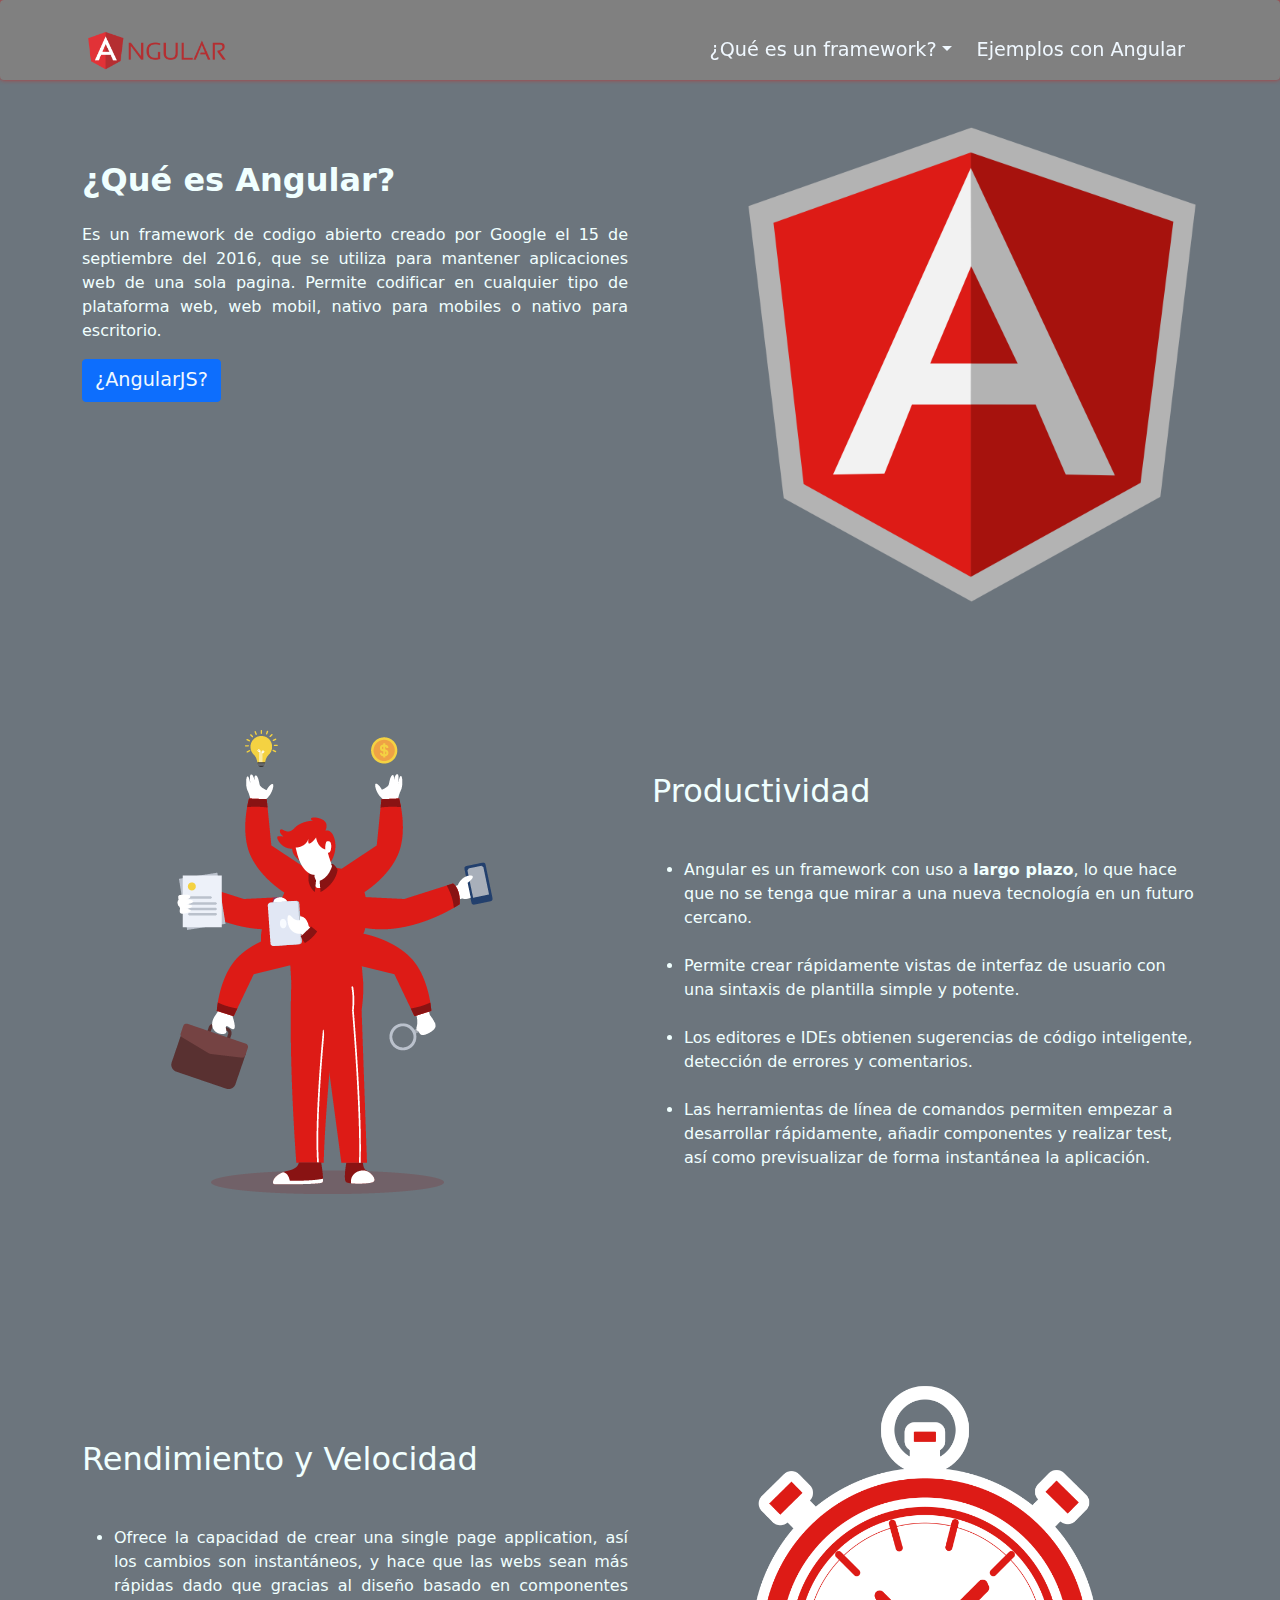
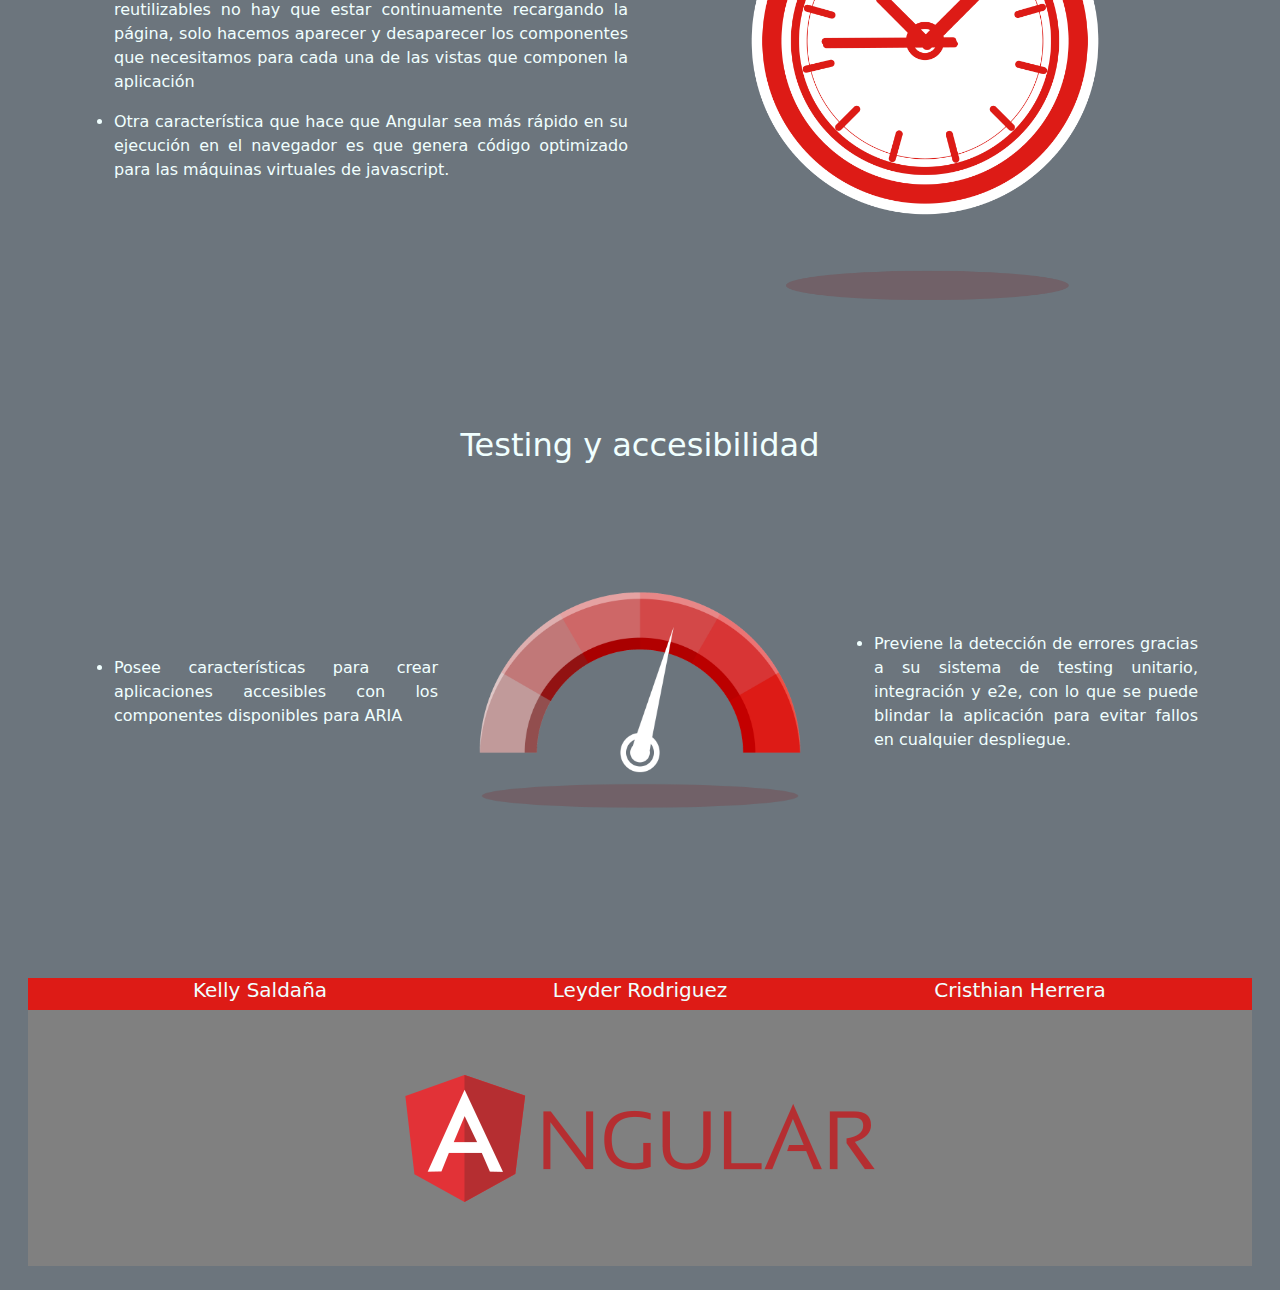
==== commit 418c65e3: "Test" ====
--- a/index.html
+++ b/index.html
@@ -162,7 +162,7 @@
   </div>
   <div class="footer_logo">
     <div class="row">
-      <div class="col-12 logo">
+      <div class="col-12 logo text-center">
         <img src="images/angular.png" alt="">
       </div>
     </div>
